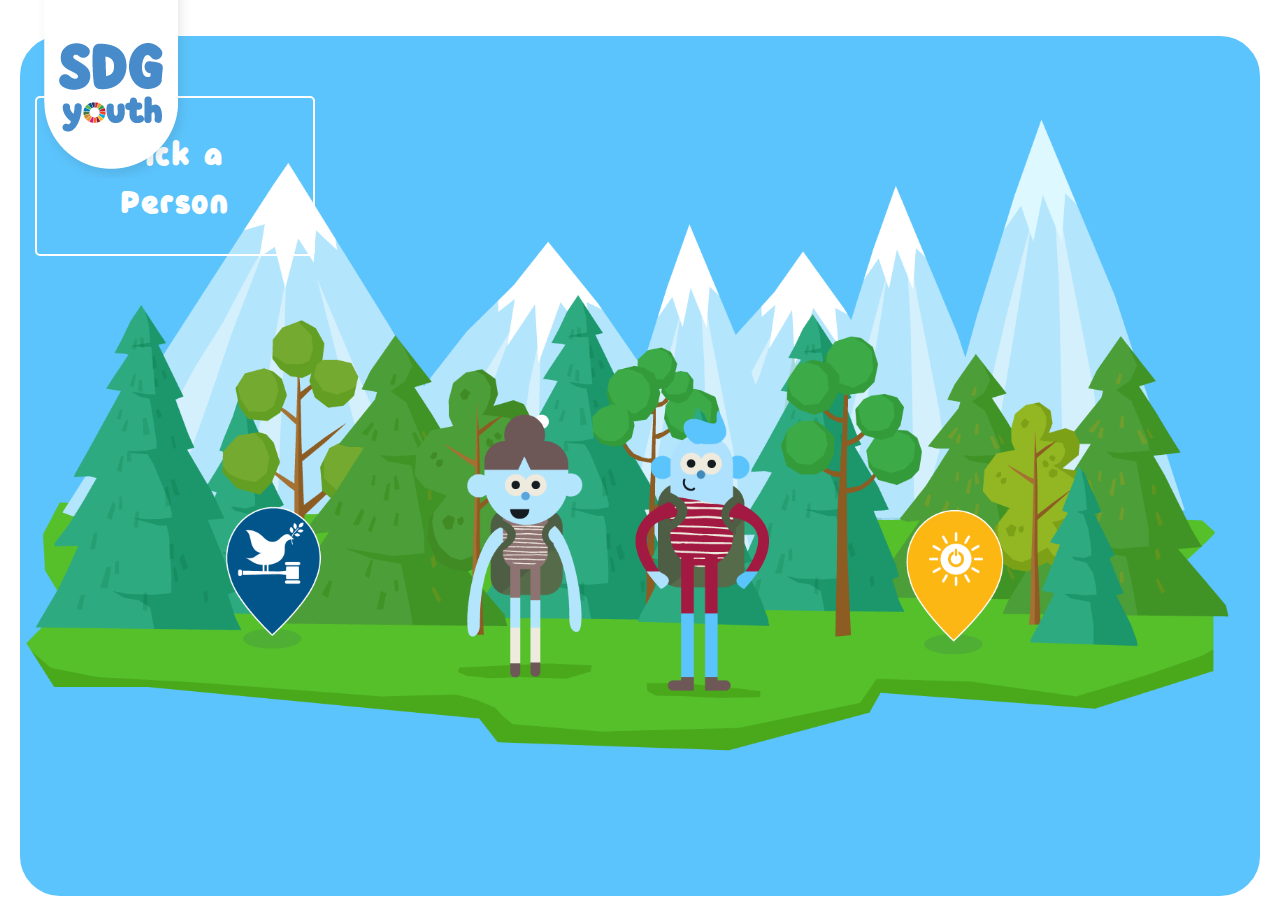
==== index.html @ 9a49abfe "local storage" ====
<!DOCTYPE html>

<head>
	<meta charset="utf-8">
	<meta charset="utf-8">
	<meta http-equiv="X-UA-Compatible" content="IE=edge">
	<title>SDG &mdash;  Prototype Youth</title>
	<meta name="viewport" content="width=device-width, initial-scale=1">
	<meta name="description" content="SDG:Youth" />
	<meta name="keywords" content="SDG: Youth" />


<!-- Google fonts  -->
<link href="https://fonts.googleapis.com/css?family=Poppins:400,500,500i,700,900" rel="stylesheet">

<link rel="stylesheet" href="https://maxcdn.bootstrapcdn.com/bootstrap/4.0.0/css/bootstrap.min.css" integrity="sha384-Gn5384xqQ1aoWXA+058RXPxPg6fy4IWvTNh0E263XmFcJlSAwiGgFAW/dAiS6JXm" crossorigin="anonymous">
<script src="https://maxcdn.bootstrapcdn.com/bootstrap/4.0.0/js/bootstrap.min.js" integrity="sha384-JZR6Spejh4U02d8jOt6vLEHfe/JQGiRRSQQxSfFWpi1MquVdAyjUar5+76PVCmYl" crossorigin="anonymous"></script>


<!-- Bootstrap & Styles  -->
<link rel="stylesheet" href="css/bootstrap.css">
<link rel="stylesheet" href="css/styles.css">


</head>
<body>

	<header>
		
		<nav class="navbar navbar-default">
			<div class="container-fluid">
				<div class="navbar-header">
					<a class="navbar-brand" href="home.html">
						<img class="logo" src="img/sdg-logo.png">
					</a>
				</div>
			</div>
		</nav>
	</header>

	<section class= section-cover>
		<div class="container-fluid">
		<div class="row">
			<div id="intro-bg" class="col-12 page-content">


				<a class="" href="introduction-name.html">
				<button class="margin-top-10"> Pick a Person</button>
				<a> 

			</div>
		</div>
	</div>
	</section>	





	<!-- JAVASCRIPT FILES-->
	<script src=""></script>

	</body>
</html>
---- css/styles.css ----
/*************************************************
                FONT IMPORTS
**************************************************/
@font-face {
  font-family: Knicknack;
  src: url(../Webfonts/Knicknack-Regular.woff); }
@font-face {
  font-family: Knicknack Medium;
  src: url(../Webfonts/Knicknack-Medium.woff); }
@font-face {
  font-family: Knicknack Bold;
  src: url(../Webfonts/Knicknack-Bold.woff); }
/*************************************************
                 VARIABLES
**************************************************/
/*Goal Variables*/
/*Font Variables*/
/*************************************************
SASS
REMEMBER TO THINK  "CAN I USE"....
VARIABLES
MIXINS
EXTEND
**************************************************/
body {
  margin: 0;
  padding: 0; }

#container {
  margin-left: 400px; }

.navbar-header {
  position: absolute; }

.navbar-brand {
  cursor: url(../img/tap.png), auto; }
  .navbar-brand:hover {
    animation: top .7s ease-out;
    -webkit-animation-fill-mode: forwards;
    /* Chrome, Safari, Opera */
    animation-fill-mode: alternate-reverse; }

.welcome {
  width: 200px;
  margin-left: 50%; }

.navbar {
  z-index: 10;
  cursor: pointer; }

/*************************************************
                  Typography
**************************************************/
h1,
h2,
h3,
h4,
h5,
h6 {
  color: #ffffff;
  font-family: "Knicknack", sans-serif; }

h1 {
  font-size: 3.8em; }

h2 {
  font-size: 2em; }

h3 {
  font-size: 1.5em; }

p, .p-small {
  font-family: "Poppins", sans-serif;
  font-size: 1.5em;
  margin-bottom: 20px;
  color: #ffffff;
  font-weight: 500;
  color: #ffffff;
  margin-top: 10px;
  line-height: 46px;
  letter-spacing: 2px; }

.p-small {
  font-size: 1.125em; }

/*************************************************
                  Links & Buttons & Tip Box
**************************************************/
button {
  font-family: "Knicknack", sans-serif;
  font-size: 2em;
  letter-spacing: 2px;
  background-color: transparent;
  color: #fff;
  border: 2px solid white;
  border-radius: 5px;
  padding: 30px;
  width: 280px;
  cursor: pointer;
  margin-top: 60px; }

.tooltip {
  position: relative;
  display: inline-block;
  border-bottom: 1px dotted black; }

.tooltip .tooltiptext {
  visibility: hidden;
  width: 120px;
  background-color: black;
  color: #fff;
  text-align: center;
  border-radius: 6px;
  padding: 5px 0;
  position: absolute;
  z-index: 1;
  bottom: 150%;
  left: 50%;
  margin-left: -60px; }

.tooltip .tooltiptext::after {
  content: "";
  position: absolute;
  top: 100%;
  left: 50%;
  margin-left: -5px;
  border-width: 5px;
  border-style: solid;
  border-color: black transparent transparent transparent; }

.tooltip:hover .tooltiptext {
  visibility: visible; }

/*************************************************
                  Page Struture
**************************************************/
section {
  margin: 0;
  padding: 0; }

.section-cover {
  max-width: 100%; }

#intro-bg {
  background-image: url("../img/sdg_introworld1.png"); }

#home-bg {
  background-image: url("../img/sdg_homemap.png"); }

/* .page-content class for all our Intro-world sections*/
.page-content {
  position: absolute;
  /*responsive image*/
  height: 100%;
  margin: 0 auto;
  /*Border gives the effect of game*/
  border: 20px solid #ffffff;
  /*Rounded corner of sections*/
  border-radius: 60px;
  z-index: -2;
  /* Center and scale*/
  background-position: center center;
  background-repeat: no-repeat;
  background-size: cover; }

.no-gutters {
  margin-right: 0;
  margin-left: 0; }

/*************************************************
              HOME PAGE ELEMENTS
**************************************************/
.cloud1 {
  position: absolute;
  top: 50%;
  left: -10%;
  z-index: 10;
  width: 4%;
  animation: drift 80s linear infinite; }

.cloud2 {
  position: absolute;
  top: 10%;
  left: -10%;
  z-index: 10;
  width: 4%;
  animation: drift 80s 40s linear infinite; }

.cloud3 {
  position: absolute;
  top: 80%;
  left: -10%;
  z-index: 10;
  width: 4%;
  animation: drift 90s 20s linear infinite; }

.boat1 {
  position: absolute;
  top: 80%;
  left: 0%;
  width: 4%;
  z-index: 10;
  animation: sail 50s  linear infinite alternate; }

.boat2 {
  position: absolute;
  top: 20%;
  left: 95%;
  width: 4%;
  z-index: 10;
  animation: sailleft 50s  linear infinite alternate; }

.goal2 {
  position: absolute;
  top: 23%;
  left: 23%;
  width: 4%;
  z-index: 10;
  cursor: url(../img/tap.png), auto; }

.goal14 {
  position: absolute;
  top: 30%;
  left: 79%;
  width: 4%;
  z-index: 10;
  cursor: url(../img/tap.png), auto; }

.navbar-badge {
  position: absolute;
  top: -8%;
  left: 77%;
  max-width: 4%;
  z-index: 10;
  cursor: url(../img/tap.png), auto; }
  .navbar-badge:hover {
    animation: top .7s ease-out;
    -webkit-animation-fill-mode: forwards;
    /* Chrome, Safari, Opera */
    animation-fill-mode: alternate-reverse; }

.navbar-help {
  position: absolute;
  top: 1%;
  left: 85%;
  max-width: 5%;
  z-index: 10;
  cursor: url(../img/tap.png), auto; }

.navbar-langauge {
  position: absolute;
  top: 1%;
  left: 90%;
  max-width: 5%;
  z-index: 10;
  cursor: url(../img/tap.png), auto; }

.navbar-audio {
  position: absolute;
  top: 1%;
  left: 95%;
  max-width: 5%;
  z-index: 10;
  cursor: url(../img/tap.png), auto; }

/*************************************************
              WEB ANIMATIONS
**************************************************/
@keyframes top {
  from {
    transform: translateY(0px); }
  to {
    transform: translateY(20px); } }
@keyframes drift {
  from {
    transform: translateX(-55px); }
  to {
    transform: translateX(2000px); } }
@keyframes sail {
  from {
    transform: translateX(5px); }
  to {
    transform: translateX(100px); } }
@keyframes sailleft {
  from {
    transform: translateX(0px); }
  to {
    transform: translateX(-100px); } }
@keyframes spin {
  100% {
    transform: rotate(2turn); } }
/*************************************************************
              MEDIA QUERIES
 HELP:https://gist.github.com/gokulkrishh/242e68d1ee94ad05f488           
***************************************************************/
@media (min-width: 501px) and (max-width: 1024px) {
  #home-bg,
  #intro-bg {
    background-image: url("../img/sdg_flip.png"); }

  .page-content {
    position: block;
    /*responsive image*/
    height: 100%;
    margin: 0 auto;
    /*Border gives the effect of game*/
    border: none;
    /*Rounded corner of sections*/
    border-radius: 0;
    z-index: 3;
    /* Center and scale*/
    background-position: center center;
    background-repeat: no-repeat;
    background-size: cover; }

  /*Hide our logo*/
  .navbar-brand {
    display: none; } }
/*if anything needs to change*/
@media only screen and (max-width: 500px) {
  body {
    background-color: #478bca; }

  #home-bg,
  #intro-bg {
    background-image: url("../img/sdg_sorry.png");
    width: 100%;
    height: 100%;
    margin: 0 auto; }

  .page-content {
    position: block;
    /*responsive image*/
    height: 100%;
    margin: 0 auto;
    /*Border gives the effect of game*/
    border: none;
    /*Rounded corner of sections*/
    border-radius: 0;
    z-index: 3;
    /* Center and scale*/
    background-position: center center;
    background-repeat: no-repeat;
    background-size: cover; }

  /*Hide our logo*/
  .navbar-brand {
    display: none; } }
/*Wind Mills
.windmill img{
    position: absolute;
    z-index: 10; 
    top: 50%;
    left: 30%;
    animation: spin 10s linear infinite;
    animation-play-state: paused;
    &:hover {
    animation-play-state: running;
    
   } 
 } 
 */

/*# sourceMappingURL=styles.css.map */
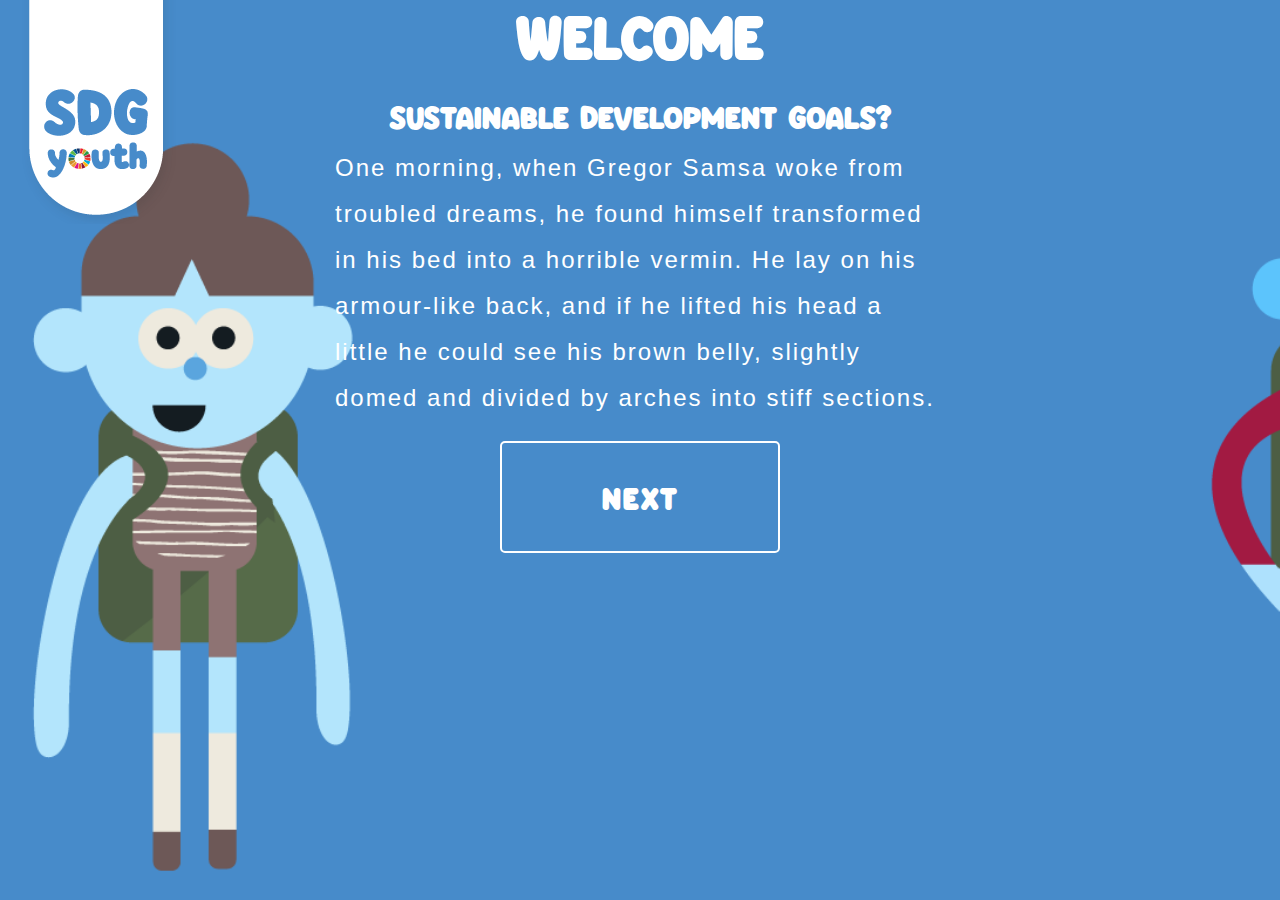
==== commit 6e0ea75a: "Restructure of indexpage" ====
--- a/index.html
+++ b/index.html
@@ -3,64 +3,43 @@
 
 <head>
 	<meta charset="utf-8">
-	<meta charset="utf-8">
 	<meta http-equiv="X-UA-Compatible" content="IE=edge">
 	<title>SDG &mdash;  Prototype Youth</title>
 	<meta name="viewport" content="width=device-width, initial-scale=1">
 	<meta name="description" content="SDG:Youth" />
-	<meta name="keywords" content="SDG: Youth" />
+	<meta name="keywords" content="Susstainale Development Goals: Youth" />
 
 
 <!-- Google fonts  -->
-<link href="https://fonts.googleapis.com/css?family=Poppins:400,500,500i,700,900" rel="stylesheet">
-
+<link href='https://fonts.googleapis.com/css?family=Source+Sans+Pro:400,700,300' rel='stylesheet' type='text/css'>
+<!--  Bootstrap  -->
 <link rel="stylesheet" href="https://maxcdn.bootstrapcdn.com/bootstrap/4.0.0/css/bootstrap.min.css" integrity="sha384-Gn5384xqQ1aoWXA+058RXPxPg6fy4IWvTNh0E263XmFcJlSAwiGgFAW/dAiS6JXm" crossorigin="anonymous">
+<!--  Bootstrap  -->
 <script src="https://maxcdn.bootstrapcdn.com/bootstrap/4.0.0/js/bootstrap.min.js" integrity="sha384-JZR6Spejh4U02d8jOt6vLEHfe/JQGiRRSQQxSfFWpi1MquVdAyjUar5+76PVCmYl" crossorigin="anonymous"></script>
-
-
 <!-- Bootstrap & Styles  -->
 <link rel="stylesheet" href="css/bootstrap.css">
-<link rel="stylesheet" href="css/styles.css">
-
-
+<link rel="stylesheet" href="css/intro.css">
 </head>
 <body>
+	<nav class="navbar">
+		<a class="navbar-brand" href="home.html">
+			<img src="img/sdg-logo.png"  alt="SDG Home Link">
+		</a>
+	</nav>
+	
+	<div class="col-xs-12" id="intro-img-sdg">
+		<div class="col-lg-12 "><h1 class="center text-center">WELCOME </h1> <BR> 
+			<h2 class="center text-center">SUSTAINABLE DEVELOPMENT GOALS?</h2></div>
+		<div class="col-lg-6 center"><p>One morning, when Gregor Samsa woke from troubled dreams, he found himself transformed in his bed into a horrible vermin. He lay on his armour-like back, and if he lifted his head a little he could see his brown belly, slightly domed and divided by arches into stiff sections.</p>
+		</div>
 
-	<header>
-		
-		<nav class="navbar navbar-default">
-			<div class="container-fluid">
-				<div class="navbar-header">
-					<a class="navbar-brand" href="home.html">
-						<img class="logo" src="img/sdg-logo.png">
-					</a>
-				</div>
-			</div>
-		</nav>
-	</header>
-
-	<section class= section-cover>
-		<div class="container-fluid">
-		<div class="row">
-			<div id="intro-bg" class="col-12 page-content">
-
-
-				<a class="" href="introduction-name.html">
-				<button class="margin-top-10"> Pick a Person</button>
-				<a> 
-
-			</div>
-		</div>
+		<a href="intro-how-to-play.html"><button class="button">NEXT</button></a>
 	</div>
-	</section>	
-
-
-
 
 
 	<!-- JAVASCRIPT FILES-->
 	<script src=""></script>
 
+
 	</body>
 </html>
-
--- a/css/intro.css
+++ b/css/intro.css
@@ -0,0 +1,582 @@
+/*************************************************
+                FONT IMPORTS
+**************************************************/
+@font-face {
+  font-family: Knicknack;
+  src: url(../Webfonts/Knicknack-Regular.woff); }
+@font-face {
+  font-family: Knicknack Medium;
+  src: url(../Webfonts/Knicknack-Medium.woff); }
+@font-face {
+  font-family: Knicknack Bold;
+  src: url(../Webfonts/Knicknack-Bold.woff); }
+/*************************************************
+                 VARIABLES
+**************************************************/
+/*Goal Variables*/
+/*Font Variables*/
+/*************************************************
+SASS
+REMEMBER TO THINK  "CAN I USE"....
+VARIABLES
+MIXINS
+EXTEND
+**************************************************/
+body {
+  margin: 0;
+  padding: 0; }
+
+#container {
+  margin-left: 400px; }
+
+.navbar-header {
+  position: absolute; }
+
+.navbar-brand {
+  cursor: url(../img/tap.png), auto; }
+  .navbar-brand:hover {
+    animation: top .7s ease-out;
+    -webkit-animation-fill-mode: forwards;
+    /* Chrome, Safari, Opera */
+    animation-fill-mode: alternate-reverse; }
+
+.navbar {
+  z-index: 10;
+  cursor: pointer; }
+
+/*************************************************
+                  Typography
+**************************************************/
+h1,
+h2,
+h3,
+h4,
+h5,
+h6 {
+  color: #ffffff;
+  font-family: "Knicknack", sans-serif; }
+
+h1 {
+  font-size: 3.8em; }
+
+h2 {
+  font-size: 2em; }
+
+h3 {
+  font-size: 1.5em; }
+
+h4 {
+  font-size: 1.2em; }
+
+p, .p-small {
+  font-family: "Poppins", sans-serif;
+  font-size: 1.5em;
+  margin-bottom: 20px;
+  color: #ffffff;
+  font-weight: 500;
+  color: #ffffff;
+  margin-top: 10px;
+  line-height: 46px;
+  letter-spacing: 2px; }
+
+.p-small {
+  font-size: 1.125em; }
+
+/*************************************************
+                  Links & Buttons & Tip Box
+**************************************************/
+button {
+  font-family: "Knicknack", sans-serif;
+  font-size: 2em;
+  letter-spacing: 2px;
+  background-color: transparent;
+  color: #fff;
+  border: 2px solid white;
+  border-radius: 5px;
+  padding: 30px;
+  width: 280px;
+  cursor: pointer;
+  margin-top: 60px; }
+
+.tooltip {
+  position: relative;
+  display: inline-block;
+  border-bottom: 1px dotted black; }
+
+.tooltip .tooltiptext {
+  visibility: hidden;
+  width: 120px;
+  background-color: black;
+  color: #fff;
+  text-align: center;
+  border-radius: 6px;
+  padding: 5px 0;
+  position: absolute;
+  z-index: 1;
+  bottom: 150%;
+  left: 50%;
+  margin-left: -60px; }
+
+.tooltip .tooltiptext::after {
+  content: "";
+  position: absolute;
+  top: 100%;
+  left: 50%;
+  margin-left: -5px;
+  border-width: 5px;
+  border-style: solid;
+  border-color: black transparent transparent transparent; }
+
+.tooltip:hover .tooltiptext {
+  visibility: visible; }
+
+/*************************************************
+                  Page Struture
+**************************************************/
+section {
+  margin: 0;
+  padding: 0; }
+
+.center-div {
+  width: 100%;
+  margin: 0 auto; }
+
+.margin-top-10 {
+  margin-top: 10%; }
+
+.section-cover {
+  max-width: 100%; }
+
+#intro-bg {
+  background-image: url("../img/sdg_introworld1.png"); }
+
+#home-bg {
+  background-image: url("../img/sdg_homemap.png");
+  overflow-y: hidden; }
+
+#characters-bg {
+  background-image: url("../img/sdg_characters.png"); }
+
+/* .page-content class for all our Intro-world sections*/
+.page-content {
+  position: absolute;
+  /*responsive image*/
+  height: 100%;
+  margin: 0 auto;
+  /*Border gives the effect of game*/
+  border: 20px solid #ffffff;
+  /*Rounded corner of sections*/
+  border-radius: 60px;
+  z-index: -2;
+  /* Center and scale*/
+  background-position: center center;
+  background-repeat: no-repeat;
+  background-size: cover; }
+
+.no-gutters {
+  margin-right: 0;
+  margin-left: 0; }
+
+/*************************************************
+             Badges ELEMENTS
+**************************************************/
+/* Component: Well */
+.well {
+  max-height: 100%;
+  overflow: hidden;
+  border-radius: 0;
+  margin-bottom: 10px; }
+
+.well .well-heading .controls {
+  position: absolute;
+  top: 10px;
+  right: 30px; }
+
+.well .well-body {
+  padding: 10px;
+  margin-top: 20px;
+  position: relative;
+  z-index: 3; }
+
+.well .well-image {
+  position: absolute;
+  top: 20px;
+  right: 30px;
+  z-index: 1;
+  color: rgba(0, 0, 0, 0.15);
+  -webkit-transition: all 0.2s ease-in;
+  -moz-transition: all 0.2s ease-in;
+  -ms-transition: all 0.2s ease-in;
+  -o-transition: all 0.2s ease-in;
+  transition: all 0.2s ease-in; }
+
+.well.well-solid {
+  color: white; }
+
+.well:hover .well-image {
+  font-size: 60px; }
+
+.well-transparent {
+  background-color: transparent;
+  color: #454545; }
+
+.mini-profile-widget .image-container .avatar {
+  width: 180px;
+  height: 180px;
+  display: block;
+  margin: 0 auto;
+  padding: 4px;
+  border: 1px solid #dddddd; }
+
+.mini-profile-widget .details {
+  text-align: center; }
+
+.badges {
+  opacity: 0.6; }
+
+/*************************************************
+              HOME PAGE ELEMENTS
+**************************************************/
+.resize {
+  max-width: 100%;
+  height: auto; }
+
+.cloud1 {
+  position: absolute;
+  top: 50%;
+  left: -10%;
+  z-index: 10;
+  animation: drift 80s linear infinite; }
+
+.cloud2 {
+  position: absolute;
+  top: 10%;
+  left: -10%;
+  z-index: 10;
+  animation: drift 80s 40s linear infinite; }
+
+.cloud3 {
+  position: absolute;
+  top: 80%;
+  left: -10%;
+  z-index: 10;
+  animation: drift 90s 20s linear infinite; }
+
+.boat1 {
+  position: absolute;
+  top: 80%;
+  left: 0%;
+  z-index: 10;
+  animation: sail 50s  linear infinite alternate; }
+
+.boat2 {
+  position: absolute;
+  top: 20%;
+  left: 95%;
+  z-index: 10;
+  animation: sailleft 50s  linear infinite alternate; }
+
+.goal2 {
+  position: absolute;
+  top: 23%;
+  left: 23%;
+  z-index: 10;
+  cursor: url(../img/tap.png), auto; }
+
+.goal14 {
+  position: absolute;
+  top: 30%;
+  left: 79%;
+  z-index: 10;
+  cursor: url(../img/tap.png), auto; }
+
+.navbar-badge {
+  position: absolute;
+  top: -8%;
+  left: 77%;
+  z-index: 10;
+  cursor: url(../img/tap.png), auto; }
+  .navbar-badge:hover {
+    animation: top .7s ease-out;
+    -webkit-animation-fill-mode: forwards;
+    /* Chrome, Safari, Opera */
+    animation-fill-mode: alternate-reverse; }
+
+.navbar-help {
+  position: absolute;
+  top: 1%;
+  left: 85%;
+  z-index: 10;
+  cursor: url(../img/tap.png), auto; }
+
+.navbar-langauge {
+  position: absolute;
+  top: 1%;
+  left: 90%;
+  z-index: 10;
+  cursor: url(../img/tap.png), auto; }
+
+.navbar-audio {
+  position: absolute;
+  top: 1%;
+  left: 95%;
+  z-index: 10;
+  cursor: url(../img/tap.png), auto; }
+
+.navbar-name {
+  position: absolute;
+  top: 12%;
+  left: 90%;
+  z-index: 10;
+  cursor: url(../img/tap.png), auto; }
+
+/*************************************************
+              WEB ANIMATIONS
+**************************************************/
+@keyframes top {
+  from {
+    transform: translateY(0px); }
+  to {
+    transform: translateY(20px); } }
+@keyframes drift {
+  from {
+    transform: translateX(-55px); }
+  to {
+    transform: translateX(2000px); } }
+@keyframes sail {
+  from {
+    transform: translateX(5px); }
+  to {
+    transform: translateX(100px); } }
+@keyframes sailleft {
+  from {
+    transform: translateX(0px); }
+  to {
+    transform: translateX(-100px); } }
+@keyframes spin {
+  100% {
+    transform: rotate(2turn); } }
+/*************************************************************
+              MEDIA QUERIES
+ HELP:https://gist.github.com/gokulkrishh/242e68d1ee94ad05f488           
+ ***************************************************************/
+@media (min-width: 501px) and (max-width: 1024px) {
+  #home-bg,
+  #intro-bg {
+    background-image: url("../img/sdg_flip.png"); }
+
+  .page-content {
+    position: block;
+    /*responsive image*/
+    height: 100%;
+    margin: 0 auto;
+    /*Border gives the effect of game*/
+    border: none;
+    /*Rounded corner of sections*/
+    border-radius: 0;
+    z-index: 3;
+    /* Center and scale*/
+    background-position: center center;
+    background-repeat: no-repeat;
+    background-size: cover; }
+
+  /*Hide our logo*/
+  .navbar-brand {
+    display: none; }
+
+  .navbar-brand {
+    display: none; }
+
+  .cloud1 {
+    display: none; }
+
+  .cloud2 {
+    display: none; }
+
+  .cloud3 {
+    display: none; }
+
+  .boat1 {
+    display: none; }
+
+  .boat2 {
+    display: none; }
+
+  .goal2 {
+    display: none; }
+
+  .goal14 {
+    display: none; }
+
+  .navbar-badge {
+    display: none; }
+
+  .navbar-help {
+    display: none; }
+
+  .navbar-langauge {
+    display: none; }
+
+  .navbar-audio {
+    display: none; }
+
+  .navbar-name {
+    display: none; } }
+/*if anything needs to change*/
+@media only screen and (max-width: 500px) {
+  body {
+    background-color: #478bca; }
+
+  #home-bg,
+  #intro-bg {
+    background-image: url("../img/sdg_sorry.png");
+    width: 100%;
+    height: 100%;
+    margin: 0 auto; }
+
+  .page-content {
+    position: block;
+    /*responsive image*/
+    height: 100%;
+    margin: 0 auto;
+    /*Border gives the effect of game*/
+    border: none;
+    /*Rounded corner of sections*/
+    border-radius: 0;
+    z-index: 3;
+    /* Center and scale*/
+    background-position: center center;
+    background-repeat: no-repeat;
+    background-size: cover; }
+
+  /*Hide our logo*/
+  .navbar-brand {
+    display: none; }
+
+  .cloud1 {
+    display: none; }
+
+  .cloud2 {
+    display: none; }
+
+  .cloud3 {
+    display: none; }
+
+  .boat1 {
+    display: none; }
+
+  .boat2 {
+    display: none; }
+
+  .goal2 {
+    display: none; }
+
+  .goal14 {
+    display: none; }
+
+  .navbar-badge {
+    display: none; }
+
+  .navbar-help {
+    display: none; }
+
+  .navbar-langauge {
+    display: none; }
+
+  .navbar-audio {
+    display: none; }
+
+  .navbar-name {
+    display: none; } }
+/*Wind Mills
+.windmill img{
+    position: absolute;
+    z-index: 10; 
+    top: 50%;
+    left: 30%;
+    animation: spin 10s linear infinite;
+    animation-play-state: paused;
+    &:hover {
+    animation-play-state: running;
+    
+   } 
+ } 
+ */
+/*************************************************
+                 OVERALL STYLE
+**************************************************/
+body {
+  background-color: #478bca; }
+
+.center {
+  margin: 0 auto;
+  width: 50%;
+  display: block; }
+
+.center-content {
+  margin: 0 auto;
+  display: block; }
+
+.center-text {
+  text-align: center; }
+
+.margin-top {
+  margin-top: 10%; }
+
+/*************************************************
+                 SITE SPECIFIC STYLE 
+**************************************************/
+#intro-img-sdg {
+  z-index: -2;
+  background: transparent url("../img/intro-img.png") no-repeat;
+  height: 100vh;
+  background-size: cover; }
+
+.button {
+  z-index: 999;
+  margin: 0 auto;
+  display: block; }
+
+.how-to-play {
+  margin-top: 5%;
+  margin-bottom: 5%; }
+
+.icon-how {
+  padding: 10%; }
+
+/*************************************************
+               NAV BAR
+**************************************************/
+.navbar-header {
+  border: 2px solid white; }
+
+.navbar {
+  margin-top: -10%;
+  position: absolute;
+  z-index: 10;
+  cursor: pointer; }
+
+/*************************************************
+                CSS ANIMATION NAMES 
+**************************************************/
+#girl-name {
+  float: left;
+  margin-left: 150px;
+  position: relative;
+  animation: down 3s ease-out; }
+
+#boy-name {
+  float: right;
+  position: relative;
+  animation: down 3s ease-out;
+  margin-right: 150px; }
+
+@keyframes down {
+  from {
+    top: -400px;
+    left: 0px; }
+  to {
+    top: 0px;
+    left: 0px; } }
+
+/*# sourceMappingURL=intro.css.map */
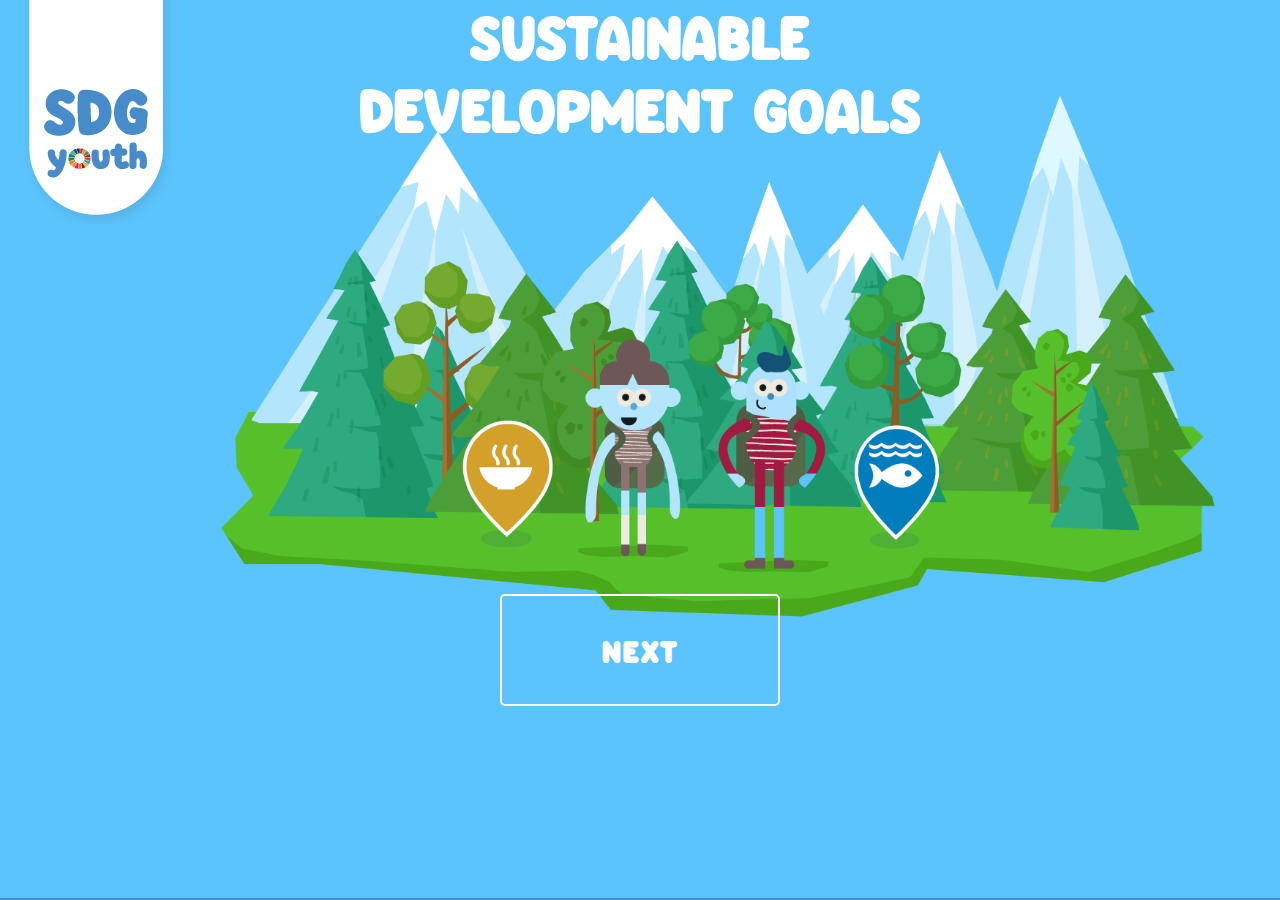
==== commit af64f076: "intro + character.html" ====
--- a/index.html
+++ b/index.html
@@ -27,13 +27,11 @@
 		</a>
 	</nav>
 	
-	<div class="col-xs-12" id="intro-img-sdg">
-		<div class="col-lg-12 "><h1 class="center text-center">WELCOME </h1> <BR> 
-			<h2 class="center text-center">SUSTAINABLE DEVELOPMENT GOALS?</h2></div>
-		<div class="col-lg-6 center"><p>One morning, when Gregor Samsa woke from troubled dreams, he found himself transformed in his bed into a horrible vermin. He lay on his armour-like back, and if he lifted his head a little he could see his brown belly, slightly domed and divided by arches into stiff sections.</p>
-		</div>
+	<div class="col-xs-12" id="intro-img-index" class="image-fluid">
+		<div class="col-lg-12 "><h1 class="center text-center">SUSTAINABLE DEVELOPMENT GOALS</h1></div>
+		
 
-		<a href="intro-how-to-play.html"><button class="button">NEXT</button></a>
+		<a href="intro.html"><button class="button button-top">NEXT</button></a>
 	</div>
 
 
--- a/css/intro.css
+++ b/css/intro.css
@@ -129,6 +129,12 @@
 
 .tooltip:hover .tooltiptext {
   visibility: visible; }
+
+/*************************************************
+                    Audio
+**************************************************/
+audio {
+  background-color: pink; }
 
 /*************************************************
                   Page Struture
@@ -521,7 +527,22 @@
   text-align: center; }
 
 .margin-top {
-  margin-top: 10%; }
+  margin-top: 5%; }
+
+.border-red {
+  border: 5px solid red; }
+
+/*************************************************
+               NAV BAR
+**************************************************/
+.navbar-header {
+  border: 2px solid white; }
+
+.navbar {
+  margin-top: -10%;
+  position: absolute;
+  z-index: 10;
+  cursor: pointer; }
 
 /*************************************************
                  SITE SPECIFIC STYLE 
@@ -532,29 +553,26 @@
   height: 100vh;
   background-size: cover; }
 
+#intro-img-index {
+  z-index: -2;
+  background: transparent url("../img/sdg_introworld1.png") no-repeat;
+  height: 100vh;
+  background-size: cover; }
+
 .button {
   z-index: 999;
   margin: 0 auto;
   display: block; }
 
+.button-top {
+  margin-top: 35%; }
+
 .how-to-play {
   margin-top: 5%;
   margin-bottom: 5%; }
 
 .icon-how {
   padding: 10%; }
-
-/*************************************************
-               NAV BAR
-**************************************************/
-.navbar-header {
-  border: 2px solid white; }
-
-.navbar {
-  margin-top: -10%;
-  position: absolute;
-  z-index: 10;
-  cursor: pointer; }
 
 /*************************************************
                 CSS ANIMATION NAMES 
@@ -572,11 +590,11 @@
   margin-right: 150px; }
 
 @keyframes down {
-  from {
+  0% {
     top: -400px;
     left: 0px; }
-  to {
-    top: 0px;
+  100% {
+    top: 100px;
     left: 0px; } }
 
 /*# sourceMappingURL=intro.css.map */
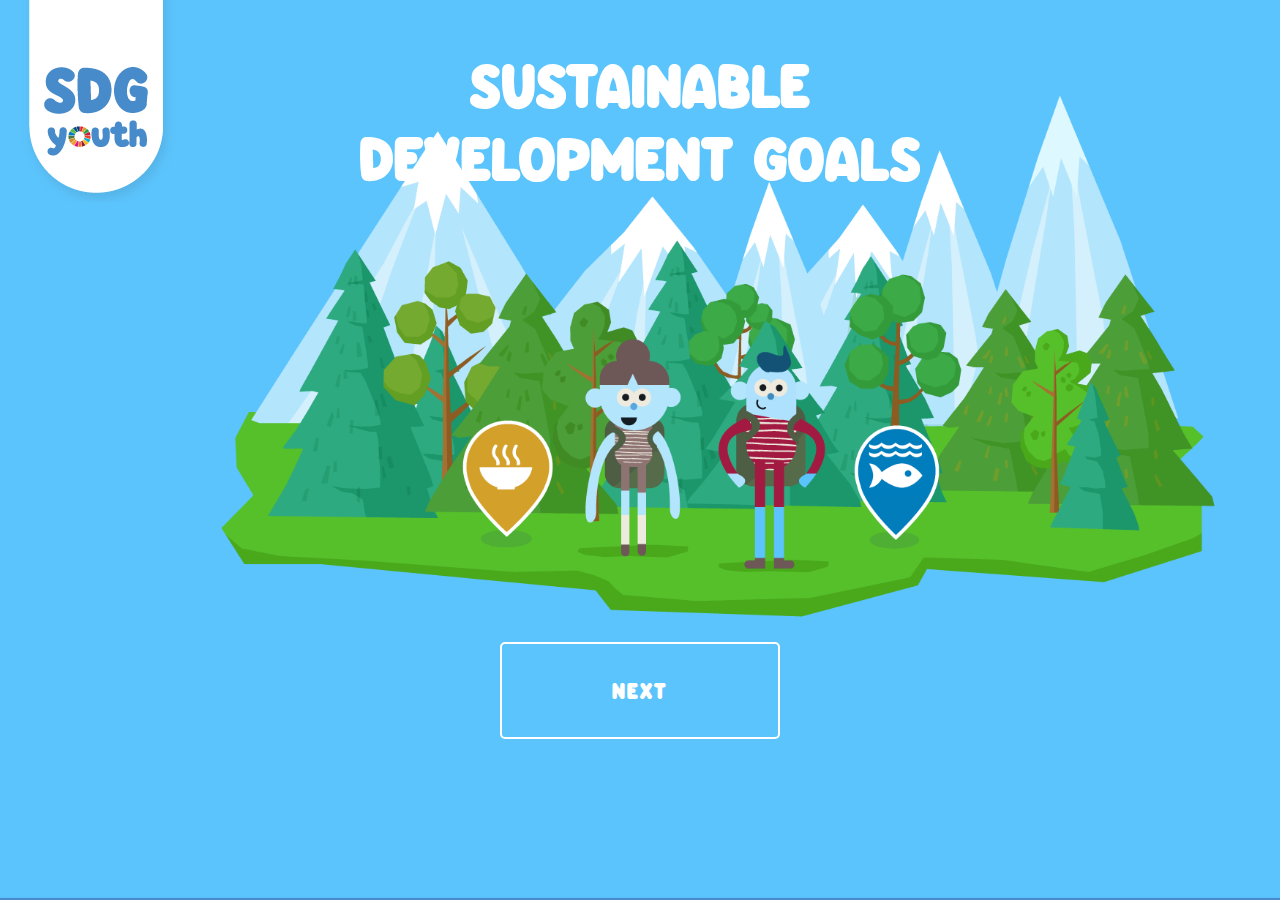
==== commit ded42e27: "debuging home" ====
--- a/index.html
+++ b/index.html
@@ -28,6 +28,8 @@
 	</nav>
 	
 	<div class="col-xs-12" id="intro-img-index" class="image-fluid">
+		<br>
+		<br>
 		<div class="col-lg-12 "><h1 class="center text-center">SUSTAINABLE DEVELOPMENT GOALS</h1></div>
 		
 
--- a/css/intro.css
+++ b/css/intro.css
@@ -22,6 +22,9 @@
 MIXINS
 EXTEND
 **************************************************/
+.border-red {
+  border: 2px solid red; }
+
 body {
   margin: 0;
   padding: 0; }
@@ -133,8 +136,17 @@
 /*************************************************
                     Audio
 **************************************************/
-audio {
-  background-color: pink; }
+.audiobox {
+  position: absolute;
+  background-image: url("../img/pause.png");
+  border: none;
+  top: -2.8%;
+  left: 93%;
+  z-index: 10;
+  height: 90px;
+  width: 90px;
+  background-position: center center;
+  background-repeat: no-repeat; }
 
 /*************************************************
                   Page Struture
@@ -161,7 +173,7 @@
   overflow-y: hidden; }
 
 #characters-bg {
-  background-image: url("../img/sdg_characters.png"); }
+  background-image: url("../img/choose-character.png"); }
 
 /* .page-content class for all our Intro-world sections*/
 .page-content {
@@ -170,9 +182,11 @@
   height: 100%;
   margin: 0 auto;
   /*Border gives the effect of game*/
-  border: 20px solid #ffffff;
+  /*    border: 20px solid $brand-white;
+  */
   /*Rounded corner of sections*/
-  border-radius: 60px;
+  /*    border-radius: 60px;
+  */
   z-index: -2;
   /* Center and scale*/
   background-position: center center;
@@ -182,6 +196,10 @@
 .no-gutters {
   margin-right: 0;
   margin-left: 0; }
+
+.other {
+  float: right;
+  left: 40%; }
 
 /*************************************************
              Badges ELEMENTS
@@ -292,9 +310,11 @@
 .goal14 {
   position: absolute;
   top: 30%;
-  left: 79%;
-  z-index: 10;
-  cursor: url(../img/tap.png), auto; }
+  left: 82%;
+  z-index: 10;
+  cursor: url(../img/tap.png), auto;
+  width: 80px;
+  height: 80px; }
 
 .navbar-badge {
   position: absolute;
@@ -331,10 +351,11 @@
 
 .navbar-name {
   position: absolute;
-  top: 12%;
-  left: 90%;
-  z-index: 10;
-  cursor: url(../img/tap.png), auto; }
+  top: 80%;
+  left: 8%;
+  font-size: 5em;
+  z-index: 10;
+  /*cursor: url(../img/tap.png), auto;*/ }
 
 /*************************************************
               WEB ANIMATIONS
@@ -527,11 +548,26 @@
   text-align: center; }
 
 .margin-top {
-  margin-top: 5%; }
+  margin-top: 10%; }
 
 .border-red {
   border: 5px solid red; }
 
+button {
+  font-family: "Knicknack", sans-serif;
+  font-size: 22px;
+  letter-spacing: 2px;
+  background-color: transparent;
+  color: #fff;
+  border: 2px solid white;
+  border-radius: 5px;
+  padding: 30px;
+  width: 280px;
+  cursor: pointer;
+  margin-top: 60px; }
+  button:hover {
+    background-color: #0757a0; }
+
 /*************************************************
                NAV BAR
 **************************************************/
@@ -539,10 +575,10 @@
   border: 2px solid white; }
 
 .navbar {
-  margin-top: -10%;
-  position: absolute;
-  z-index: 10;
-  cursor: pointer; }
+  position: absolute;
+  z-index: 10;
+  cursor: pointer;
+  top: -150px; }
 
 /*************************************************
                  SITE SPECIFIC STYLE 
@@ -581,20 +617,22 @@
   float: left;
   margin-left: 150px;
   position: relative;
-  animation: down 3s ease-out; }
+  animation: down 3s ease-out;
+  animation-fill-mode: forwards; }
 
 #boy-name {
   float: right;
   position: relative;
   animation: down 3s ease-out;
-  margin-right: 150px; }
+  margin-right: 150px;
+  animation-fill-mode: forwards; }
 
 @keyframes down {
   0% {
     top: -400px;
     left: 0px; }
   100% {
-    top: 100px;
+    top: 200px;
     left: 0px; } }
 
 /*# sourceMappingURL=intro.css.map */
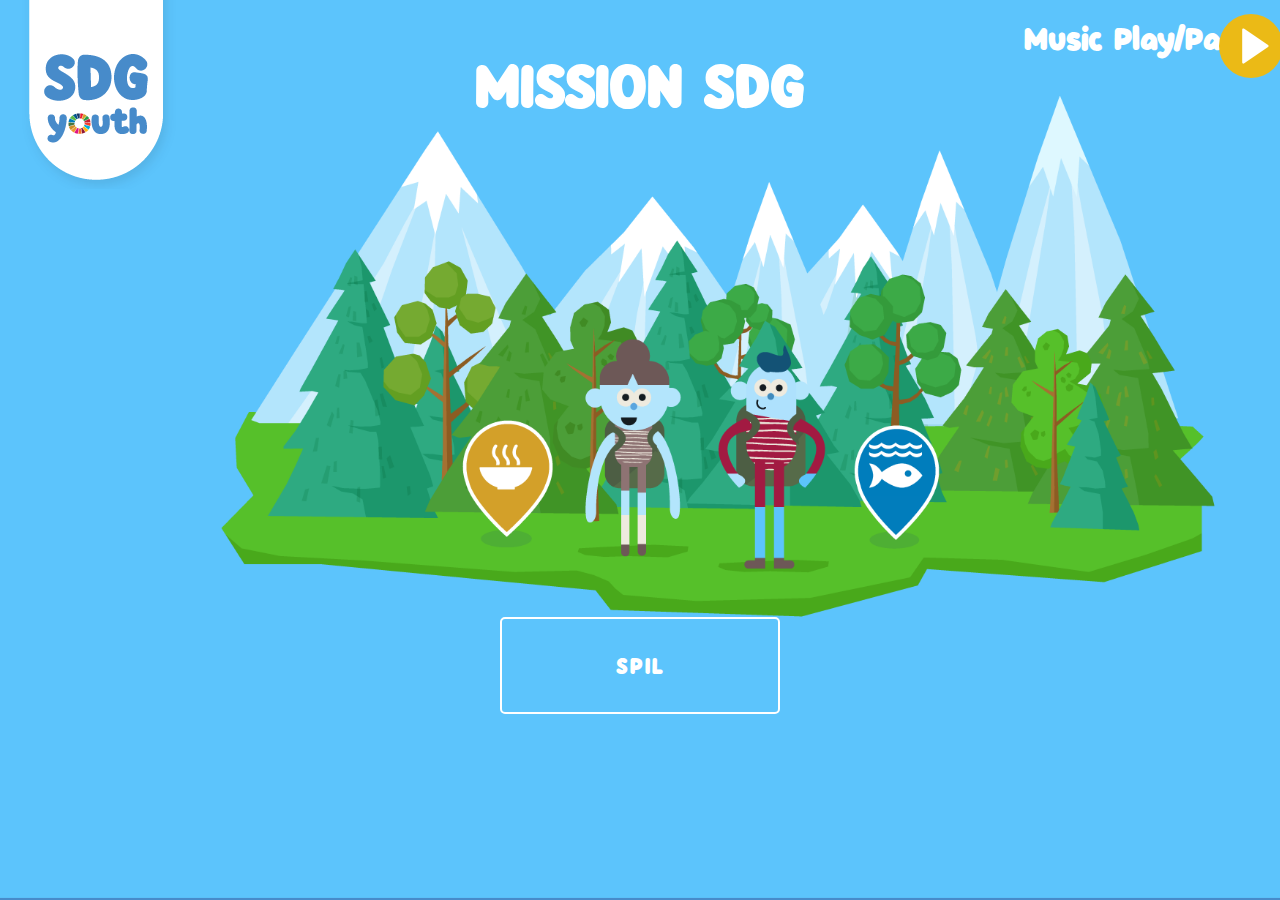
==== commit 1ce315fb: "Adding content and danish talking function" ====
--- a/index.html
+++ b/index.html
@@ -26,19 +26,70 @@
 			<img src="img/sdg-logo.png"  alt="SDG Home Link">
 		</a>
 	</nav>
+
+	<div>
+	<h2 class="soundvoice">Music Play/Pause</h2>
+	<button id="playpausebtn" class="audiobox" style="width: 70px; height: 70px;"></button>
+	</div>
 	
 	<div class="col-xs-12" id="intro-img-index" class="image-fluid">
 		<br>
 		<br>
-		<div class="col-lg-12 "><h1 class="center text-center">SUSTAINABLE DEVELOPMENT GOALS</h1></div>
-		
+		<div class="col-lg-12 "><h1 class="center text-center">MISSION SDG</h1></div>
+		<br>
+		<br>
 
-		<a href="intro.html"><button class="button button-top">NEXT</button></a>
+		<a href="intro.html"><button class="button button-top">SPIL</button></a>
 	</div>
 
 
 	<!-- JAVASCRIPT FILES-->
-	<script src=""></script>
+		<script>
+
+var audio, playbtn, mutebtn, seek_bar;
+function initAudioPlayer(){
+	audio = new Audio();
+	audio.src = "audio/Island_Coconuts.mp3";
+	audio.loop = true;
+	audio.play();
+	// Set object references
+	playbtn = document.getElementById("playpausebtn");
+	mutebtn = document.getElementById("mutebtn");
+	// Add Event Handling
+	playbtn.addEventListener("click",playPause);
+	mutebtn.addEventListener("click", mute);
+	// Functions
+	function playPause(){
+		if(audio.paused){
+		    audio.play();
+		    playbtn.style.background = "url(https://image.flaticon.com/icons/svg/189/189889.svg) no-repeat";
+		  	playbtn.style.backgroundSize = "60px 80px";
+		
+	    } else {
+		    audio.pause();
+		    playbtn.style.background = "url(https://image.flaticon.com/icons/svg/148/148744.svg) no-repeat";
+		    playbtn.style.backgroundSize = "60px 80px";
+
+	    }
+	}
+	function mute(){
+		if(audio.muted){
+		    audio.muted = false;
+		    mutebtn.style.background = "url(https://image.flaticon.com/icons/svg/204/204287.svg) no-repeat";
+		    	mutebtn.style.backgroundSize = "60px 80px";
+	    } else {
+		    audio.muted = true;
+		    mutebtn.style.background = "url(https://image.flaticon.com/icons/svg/148/148757.svg) no-repeat";
+		    mutebtn.style.backgroundSize = "60px 80px";
+	    }
+	}
+}
+window.addEventListener("load", initAudioPlayer);
+
+
+
+</script>
+
 
 
 	</body>
--- a/css/intro.css
+++ b/css/intro.css
@@ -22,9 +22,6 @@
 MIXINS
 EXTEND
 **************************************************/
-.border-red {
-  border: 2px solid red; }
-
 body {
   margin: 0;
   padding: 0; }
@@ -45,7 +42,8 @@
 
 .navbar {
   z-index: 10;
-  cursor: pointer; }
+  cursor: pointer;
+  margin-top: -1%; }
 
 /*************************************************
                   Typography
@@ -100,6 +98,8 @@
   width: 280px;
   cursor: pointer;
   margin-top: 60px; }
+  button:hover {
+    background-color: #0757a0; }
 
 .tooltip {
   position: relative;
@@ -140,13 +140,14 @@
   position: absolute;
   background-image: url("../img/pause.png");
   border: none;
-  top: -2.8%;
-  left: 93%;
-  z-index: 10;
-  height: 90px;
-  width: 90px;
+  top: -5.5%;
+  left: 95%;
+  z-index: 10;
+  height: 60px;
+  width: 60px;
   background-position: center center;
-  background-repeat: no-repeat; }
+  background-repeat: no-repeat;
+  cursor: url(../img/tap.png), auto; }
 
 /*************************************************
                   Page Struture
@@ -162,15 +163,16 @@
 .margin-top-10 {
   margin-top: 10%; }
 
-.section-cover {
-  max-width: 100%; }
+.margin-bottom-10 {
+  margin-bottom: 10%; }
 
 #intro-bg {
   background-image: url("../img/sdg_introworld1.png"); }
 
 #home-bg {
   background-image: url("../img/sdg_homemap.png");
-  overflow-y: hidden; }
+  background-size: cover;
+  overflow: hidden; }
 
 #characters-bg {
   background-image: url("../img/choose-character.png"); }
@@ -181,12 +183,17 @@
   /*responsive image*/
   height: 100%;
   margin: 0 auto;
-  /*Border gives the effect of game*/
-  /*    border: 20px solid $brand-white;
-  */
-  /*Rounded corner of sections*/
-  /*    border-radius: 60px;
-  */
+  z-index: -2;
+  /* Center and scale*/
+  background-position: center center;
+  background-repeat: no-repeat;
+  background-size: cover; }
+
+.page-intro {
+  position: absolute;
+  /*responsive image*/
+  height: 100%;
+  margin: 0 auto;
   z-index: -2;
   /* Center and scale*/
   background-position: center center;
@@ -261,10 +268,6 @@
 /*************************************************
               HOME PAGE ELEMENTS
 **************************************************/
-.resize {
-  max-width: 100%;
-  height: auto; }
-
 .cloud1 {
   position: absolute;
   top: 50%;
@@ -286,19 +289,21 @@
   z-index: 10;
   animation: drift 90s 20s linear infinite; }
 
-.boat1 {
-  position: absolute;
-  top: 80%;
-  left: 0%;
-  z-index: 10;
-  animation: sail 50s  linear infinite alternate; }
-
 .boat2 {
   position: absolute;
   top: 20%;
   left: 95%;
   z-index: 10;
+  border: 1px solid pink;
   animation: sailleft 50s  linear infinite alternate; }
+
+.boat1 {
+  position: absolute;
+  top: 40%;
+  left: 0%;
+  z-index: 10;
+  border: 1px solid yellow;
+  animation: sail 50s  linear infinite alternate; }
 
 .goal2 {
   position: absolute;
@@ -310,11 +315,9 @@
 .goal14 {
   position: absolute;
   top: 30%;
-  left: 82%;
-  z-index: 10;
-  cursor: url(../img/tap.png), auto;
-  width: 80px;
-  height: 80px; }
+  left: 79%;
+  z-index: 10;
+  cursor: url(../img/tap.png), auto; }
 
 .navbar-badge {
   position: absolute;
@@ -349,12 +352,21 @@
   z-index: 10;
   cursor: url(../img/tap.png), auto; }
 
+.navbar-title {
+  position: absolute;
+  text-align: center;
+  bottom: 5%;
+  left: 2%;
+  z-index: 10;
+  /*cursor: url(../img/tap.png), auto;*/ }
+
 .navbar-name {
   position: absolute;
-  top: 80%;
-  left: 8%;
-  font-size: 5em;
-  z-index: 10;
+  bottom: 1%;
+  left: 2%;
+  z-index: 10;
+  width: 100%;
+  height: auto;
   /*cursor: url(../img/tap.png), auto;*/ }
 
 /*************************************************
@@ -392,20 +404,14 @@
   #intro-bg {
     background-image: url("../img/sdg_flip.png"); }
 
-  .page-content {
-    position: block;
-    /*responsive image*/
-    height: 100%;
-    margin: 0 auto;
-    /*Border gives the effect of game*/
-    border: none;
-    /*Rounded corner of sections*/
-    border-radius: 0;
-    z-index: 3;
-    /* Center and scale*/
-    background-position: center center;
-    background-repeat: no-repeat;
-    background-size: cover; }
+  .audiobox {
+    position: absolute;
+    background-image: url("../img/pause.png");
+    top: -2.5%;
+    left: 2%;
+    z-index: 10;
+    height: 60px;
+    width: 60px; }
 
   /*Hide our logo*/
   .navbar-brand {
@@ -449,17 +455,31 @@
 
   .navbar-name {
     display: none; } }
-/*if anything needs to change*/
+/*if anything needs to change MOBILE*/
+@media (min-width: 768px) and (max-width: 1024px) and (orientation: landscape) {
+  body {
+    background-color: brand-blue; } }
 @media only screen and (max-width: 500px) {
   body {
     background-color: #478bca; }
 
   #home-bg,
   #intro-bg {
+    margin-top: 20px;
+    position: block;
     background-image: url("../img/sdg_sorry.png");
     width: 100%;
     height: 100%;
     margin: 0 auto; }
+
+  .audiobox {
+    position: absolute;
+    background-image: url("../img/pause.png");
+    top: -2.5%;
+    left: 40%;
+    z-index: 10;
+    height: 60px;
+    width: 60px; }
 
   .page-content {
     position: block;
@@ -610,6 +630,32 @@
 .icon-how {
   padding: 10%; }
 
+.margin-10 {
+  margin-top: 10%; }
+
+/*************************************************
+                CSS ANIMATION NAMES 
+**************************************************/
+.soundvoice {
+  position: absolute;
+  border: none;
+  top: 2%;
+  left: 80%;
+  z-index: 10; }
+
+.audiobox {
+  position: absolute;
+  background-image: url("../img/play-button.png");
+  border: none;
+  top: -5.5%;
+  left: 95%;
+  z-index: 10;
+  height: 60px;
+  width: 60px;
+  background-position: center center;
+  background-repeat: no-repeat;
+  cursor: url(../img/tap.png), auto; }
+
 /*************************************************
                 CSS ANIMATION NAMES 
 **************************************************/
@@ -634,5 +680,53 @@
   100% {
     top: 200px;
     left: 0px; } }
+/*************************************************************
+              MEDIA QUERIES
+ HELP:https://gist.github.com/gokulkrishh/242e68d1ee94ad05f488           
+ ***************************************************************/
+@media (min-width: 501px) and (max-width: 1024px) {
+  body {
+    background-color: #5cc4fc; }
+
+  #intro-img-sdg,
+  #intro-img-index,
+  #intro-bg {
+    display: none; }
+
+  .cloud1 {
+    display: none; }
+
+  .cloud2 {
+    display: none; }
+
+  #girl-name {
+    display: none; }
+
+  #boy-name {
+    display: none; } }
+/*if anything needs to change MOBILE*/
+@media (min-width: 768px) and (max-width: 1024px) and (orientation: landscape) {
+  body {
+    background-color: #5cc4fc; } }
+@media only screen and (max-width: 500px) {
+  body {
+    background-color: #478bca; }
+
+  #intro-img-sdg,
+  #intro-img-index,
+  #intro-bg {
+    display: none; }
+
+  .cloud1 {
+    display: none; }
+
+  .cloud2 {
+    display: none; }
+
+  #girl-name {
+    display: none; }
+
+  #boy-name {
+    display: none; } }
 
 /*# sourceMappingURL=intro.css.map */
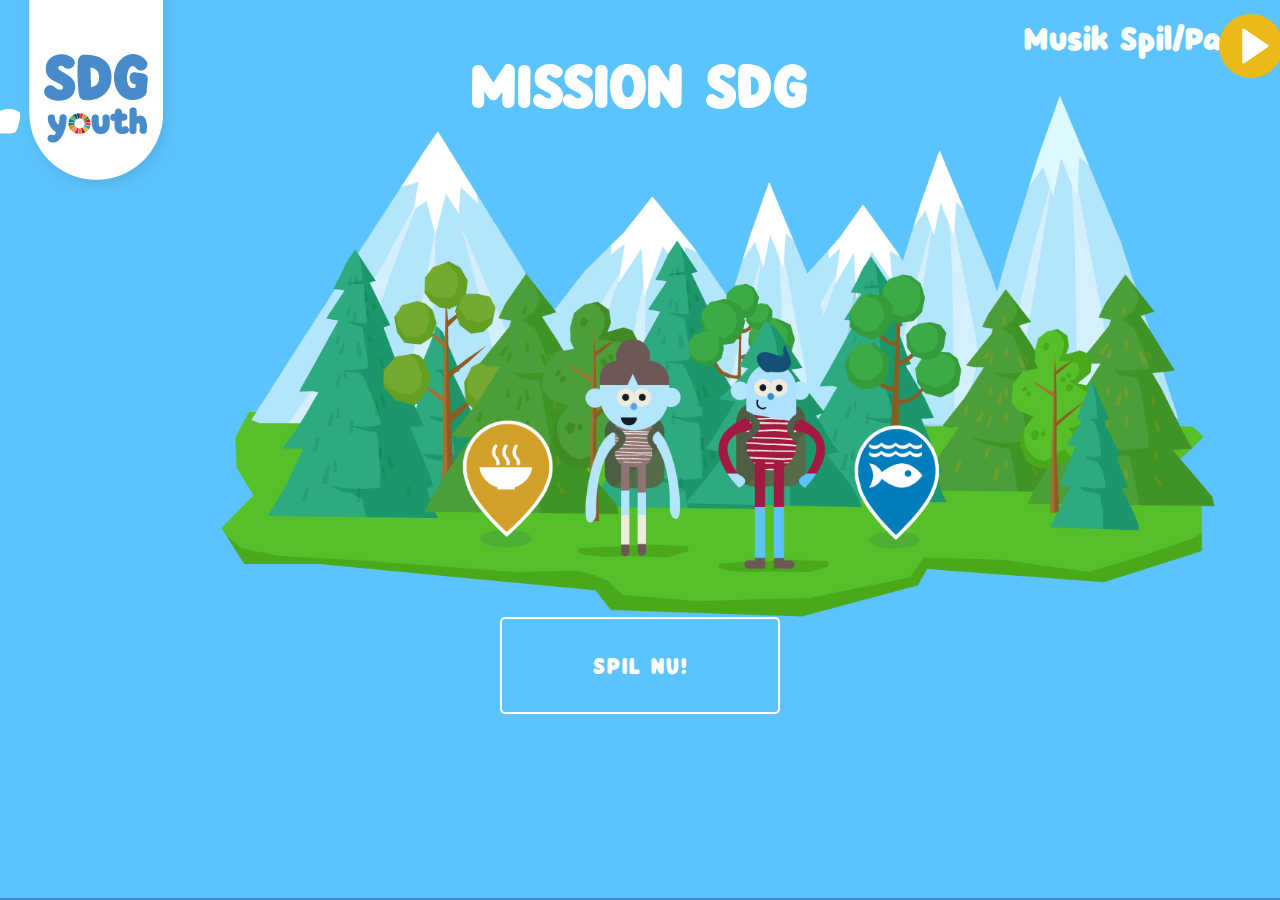
==== commit 98e7b046: "Chaging content to DK" ====
--- a/index.html
+++ b/index.html
@@ -28,7 +28,7 @@
 	</nav>
 
 	<div>
-	<h2 class="soundvoice">Music Play/Pause</h2>
+	<h2 class="soundvoice">Musik Spil/Pause</h2>
 	<button id="playpausebtn" class="audiobox" style="width: 70px; height: 70px;"></button>
 	</div>
 	
@@ -36,10 +36,12 @@
 		<br>
 		<br>
 		<div class="col-lg-12 "><h1 class="center text-center">MISSION SDG</h1></div>
+		<div  class="cloud1"><img src="img/cloud.png"></div>
+		<div  class="cloud2"><img src="img/cloud.png"></div>
 		<br>
 		<br>
 
-		<a href="intro.html"><button class="button button-top">SPIL</button></a>
+		<a href="intro.html"><button class="button button-top">SPIL NU!</button></a>
 	</div>
 
 
--- a/css/intro.css
+++ b/css/intro.css
@@ -55,7 +55,8 @@
 h5,
 h6 {
   color: #ffffff;
-  font-family: "Knicknack", sans-serif; }
+  font-family: "Knicknack", sans-serif;
+  letter-spacing: .7px; }
 
 h1 {
   font-size: 3.8em; }
@@ -294,7 +295,7 @@
   top: 20%;
   left: 95%;
   z-index: 10;
-  border: 1px solid pink;
+  /*  border: 1px solid pink;*/
   animation: sailleft 50s  linear infinite alternate; }
 
 .boat1 {
@@ -302,7 +303,7 @@
   top: 40%;
   left: 0%;
   z-index: 10;
-  border: 1px solid yellow;
+  /* border: 1px solid yellow;*/
   animation: sail 50s  linear infinite alternate; }
 
 .goal2 {
@@ -673,6 +674,25 @@
   margin-right: 150px;
   animation-fill-mode: forwards; }
 
+.cloud1 {
+  position: absolute;
+  top: 9%;
+  left: -7%;
+  z-index: 10;
+  animation: drift 80s linear infinite; }
+
+.cloud2 {
+  position: absolute;
+  top: 9%;
+  left: -7%;
+  z-index: 10;
+  animation: drift 80s 40s linear infinite; }
+
+@keyframes drift {
+  from {
+    transform: translateX(-55px); }
+  to {
+    transform: translateX(2000px); } }
 @keyframes down {
   0% {
     top: -400px;
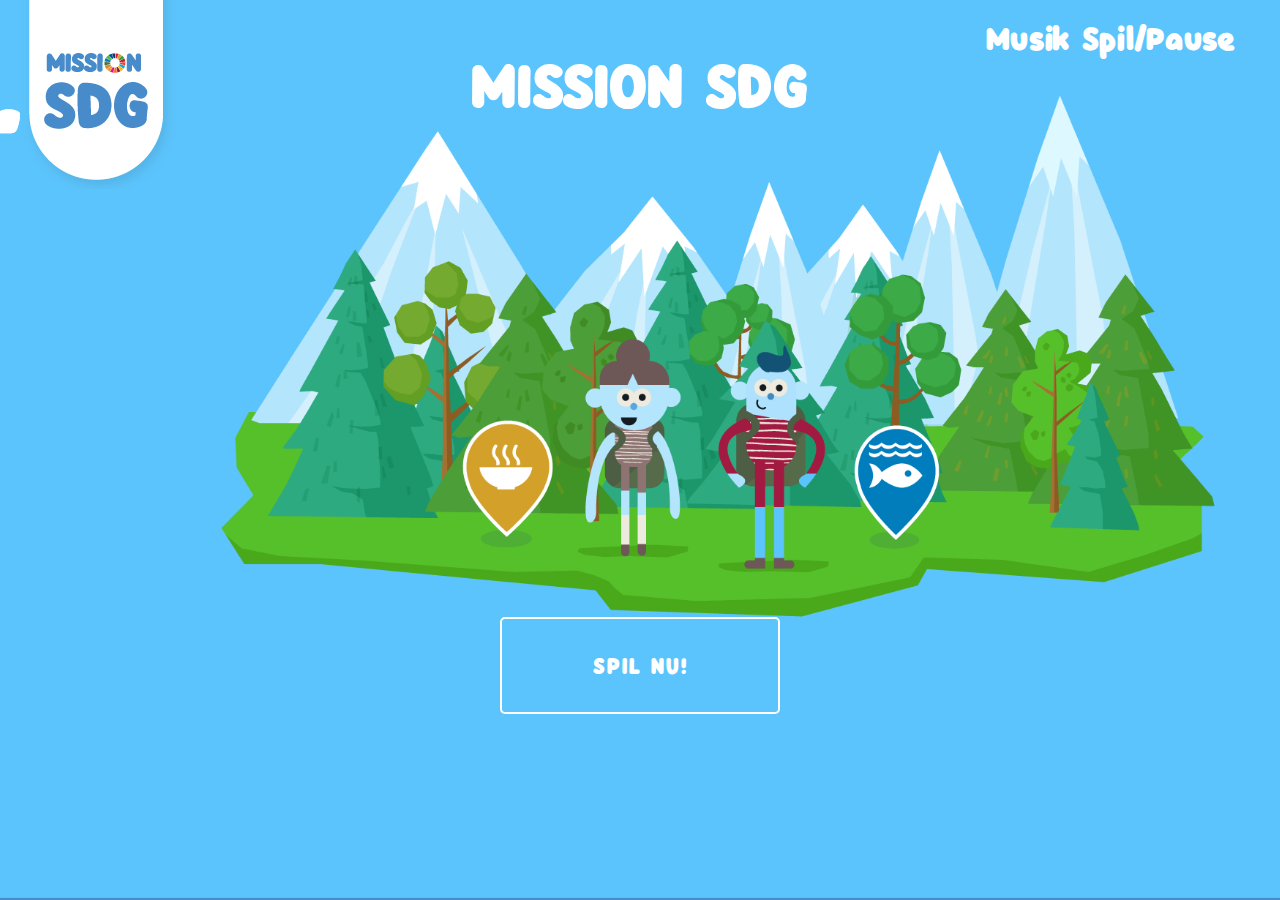
==== commit 572b4714: "Debugging -" ====
--- a/index.html
+++ b/index.html
@@ -48,8 +48,11 @@
 	<!-- JAVASCRIPT FILES-->
 		<script>
 
-var audio, playbtn, mutebtn, seek_bar;
+
 function initAudioPlayer(){
+
+	var audio, playbtn, mutebtn, seek_bar;
+
 	audio = new Audio();
 	audio.src = "audio/Island_Coconuts.mp3";
 	audio.loop = true;
@@ -60,6 +63,8 @@
 	// Add Event Handling
 	playbtn.addEventListener("click",playPause);
 	mutebtn.addEventListener("click", mute);
+	
+
 	// Functions
 	function playPause(){
 		if(audio.paused){
--- a/css/intro.css
+++ b/css/intro.css
@@ -166,6 +166,12 @@
 
 .margin-bottom-10 {
   margin-bottom: 10%; }
+
+.padding-30 {
+  padding: 30px; }
+
+.padding-5 {
+  padding: 5px; }
 
 #intro-bg {
   background-image: url("../img/sdg_introworld1.png"); }
@@ -641,12 +647,12 @@
   position: absolute;
   border: none;
   top: 2%;
-  left: 80%;
+  left: 77%;
   z-index: 10; }
 
 .audiobox {
   position: absolute;
-  background-image: url("../img/play-button.png");
+  background-image: url(https://image.flaticon.com/icons/svg/189/189889.svg);
   border: none;
   top: -5.5%;
   left: 95%;
@@ -662,15 +668,17 @@
 **************************************************/
 #girl-name {
   float: left;
+  font-size: 3em;
   margin-left: 150px;
   position: relative;
-  animation: down 3s ease-out;
+  animation: leftright 2s ease-out;
   animation-fill-mode: forwards; }
 
 #boy-name {
   float: right;
   position: relative;
-  animation: down 3s ease-out;
+  font-size: 3em;
+  animation: rightleft 2s ease-out;
   margin-right: 150px;
   animation-fill-mode: forwards; }
 
@@ -693,13 +701,20 @@
     transform: translateX(-55px); }
   to {
     transform: translateX(2000px); } }
-@keyframes down {
+@keyframes leftright {
   0% {
-    top: -400px;
-    left: 0px; }
+    top: 180px;
+    left: -300px; }
   100% {
-    top: 200px;
-    left: 0px; } }
+    top: 180px;
+    left: -30px; } }
+@keyframes rightleft {
+  0% {
+    top: 180px;
+    right: -300px; }
+  100% {
+    top: 180px;
+    right: 0px; } }
 /*************************************************************
               MEDIA QUERIES
  HELP:https://gist.github.com/gokulkrishh/242e68d1ee94ad05f488           
